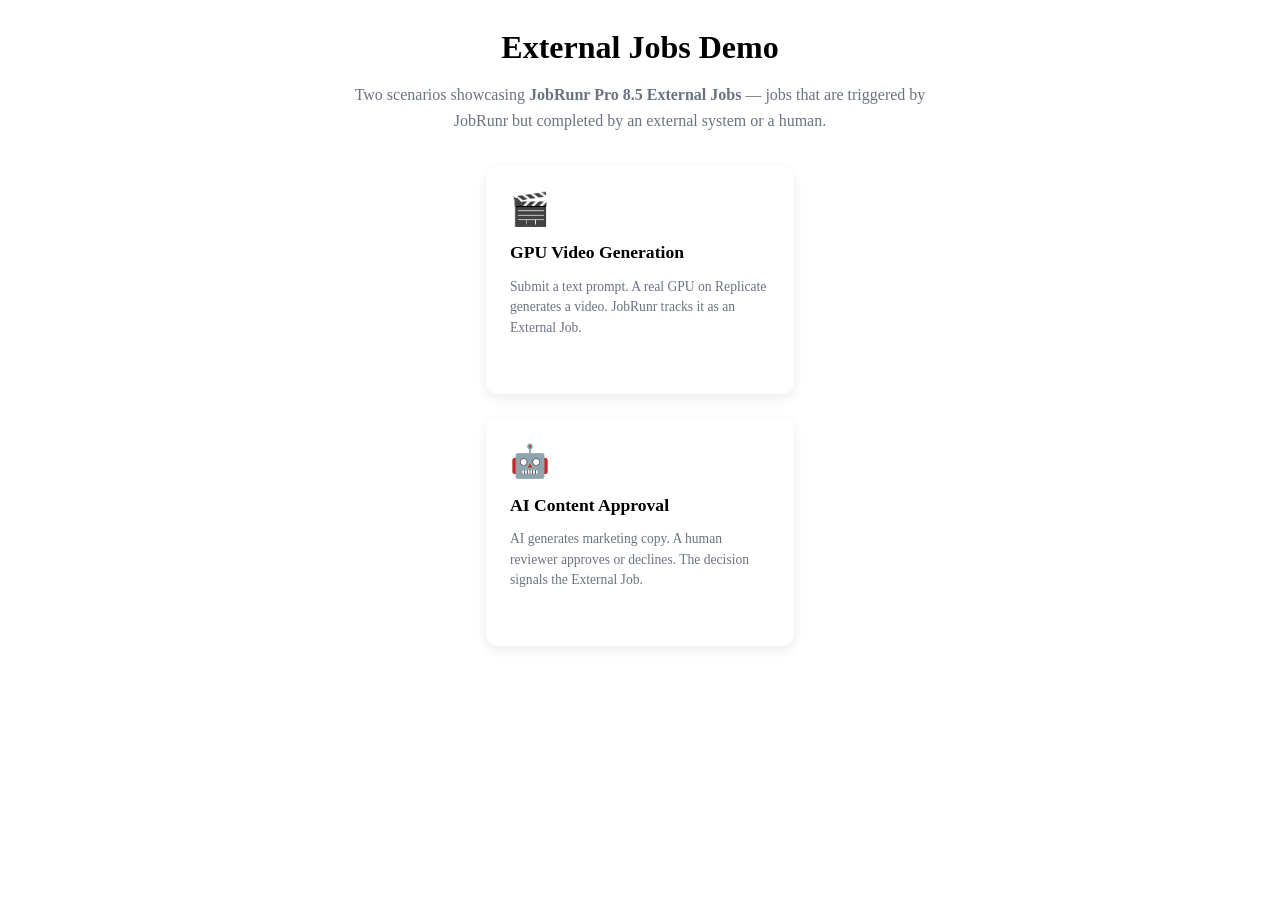
==== src/main/resources/templates/index.html @ 95fde8a3 "Initial commit: JobRunr Pro External Jobs demo Spring Boot app demonstrating External Jobs with GPU " ====
<!DOCTYPE html>
<html xmlns:th="http://www.thymeleaf.org">
<head>
    <meta name="viewport" content="width=device-width, initial-scale=1.0">
    <title>JobRunr Pro — External Jobs Demo</title>
    <link rel="stylesheet" href="/style.css">
    <style>
        body { display: flex; align-items: center; justify-content: center; }
        .hero { text-align: center; max-width: 600px; }
        .hero h1 { font-size: 2rem; margin-bottom: 0.5rem; }
        .hero p { color: #6b7280; margin-bottom: 2rem; line-height: 1.6; }
        .cards { display: flex; gap: 1.5rem; flex-wrap: wrap; justify-content: center; }
        .demo-card {
            background: #fff; border-radius: 12px; padding: 1.5rem;
            box-shadow: 0 4px 12px rgba(0,0,0,0.08);
            width: 260px; text-align: left;
            text-decoration: none; color: inherit;
            transition: transform 0.2s, box-shadow 0.2s;
        }
        .demo-card:hover { transform: translateY(-4px); box-shadow: 0 8px 24px rgba(0,0,0,0.12); }
        .demo-card .icon { font-size: 2rem; margin-bottom: 0.75rem; }
        .demo-card h2 { font-size: 1.1rem; margin-bottom: 0.5rem; }
        .demo-card p { color: #6b7280; font-size: 0.85rem; line-height: 1.5; }
    </style>
</head>
<body>
<div class="hero">
    <h1>External Jobs Demo</h1>
    <p>
        Two scenarios showcasing <strong>JobRunr Pro 8.5 External Jobs</strong> —
        jobs that are triggered by JobRunr but completed by an external system or a human.
    </p>
    <div class="cards">
        <a href="/gpu" class="demo-card">
            <div class="icon">🎬</div>
            <h2>GPU Video Generation</h2>
            <p>Submit a text prompt. A real GPU on Replicate generates a video. JobRunr tracks it as an External Job.</p>
        </a>
        <a href="/approvals" class="demo-card">
            <div class="icon">🤖</div>
            <h2>AI Content Approval</h2>
            <p>AI generates marketing copy. A human reviewer approves or declines. The decision signals the External Job.</p>
        </a>
    </div>
</div>
</body>
</html>
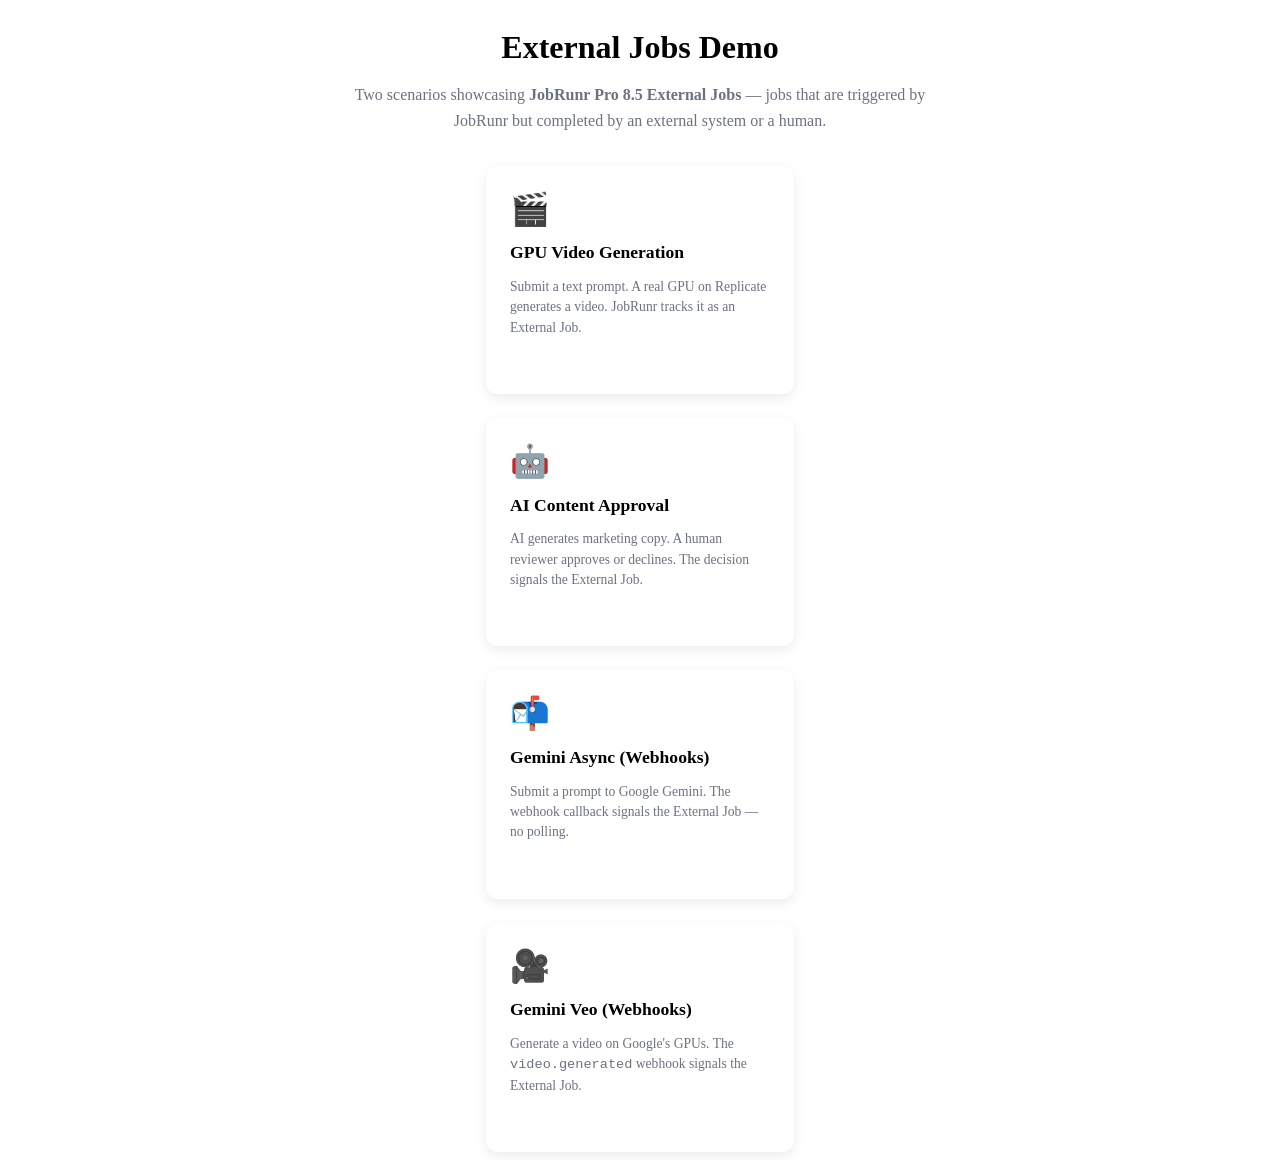
==== commit 763acf39: "Add Gemini async + Veo demos using webhooks as External Jobs Two new scenarios that contrast with th" ====
--- a/src/main/resources/templates/index.html
+++ b/src/main/resources/templates/index.html
@@ -41,6 +41,16 @@
             <h2>AI Content Approval</h2>
             <p>AI generates marketing copy. A human reviewer approves or declines. The decision signals the External Job.</p>
         </a>
+        <a href="/gemini" class="demo-card">
+            <div class="icon">📬</div>
+            <h2>Gemini Async (Webhooks)</h2>
+            <p>Submit a prompt to Google Gemini. The webhook callback signals the External Job — no polling.</p>
+        </a>
+        <a href="/gemini-video" class="demo-card">
+            <div class="icon">🎥</div>
+            <h2>Gemini Veo (Webhooks)</h2>
+            <p>Generate a video on Google's GPUs. The <code>video.generated</code> webhook signals the External Job.</p>
+        </a>
     </div>
 </div>
 </body>
